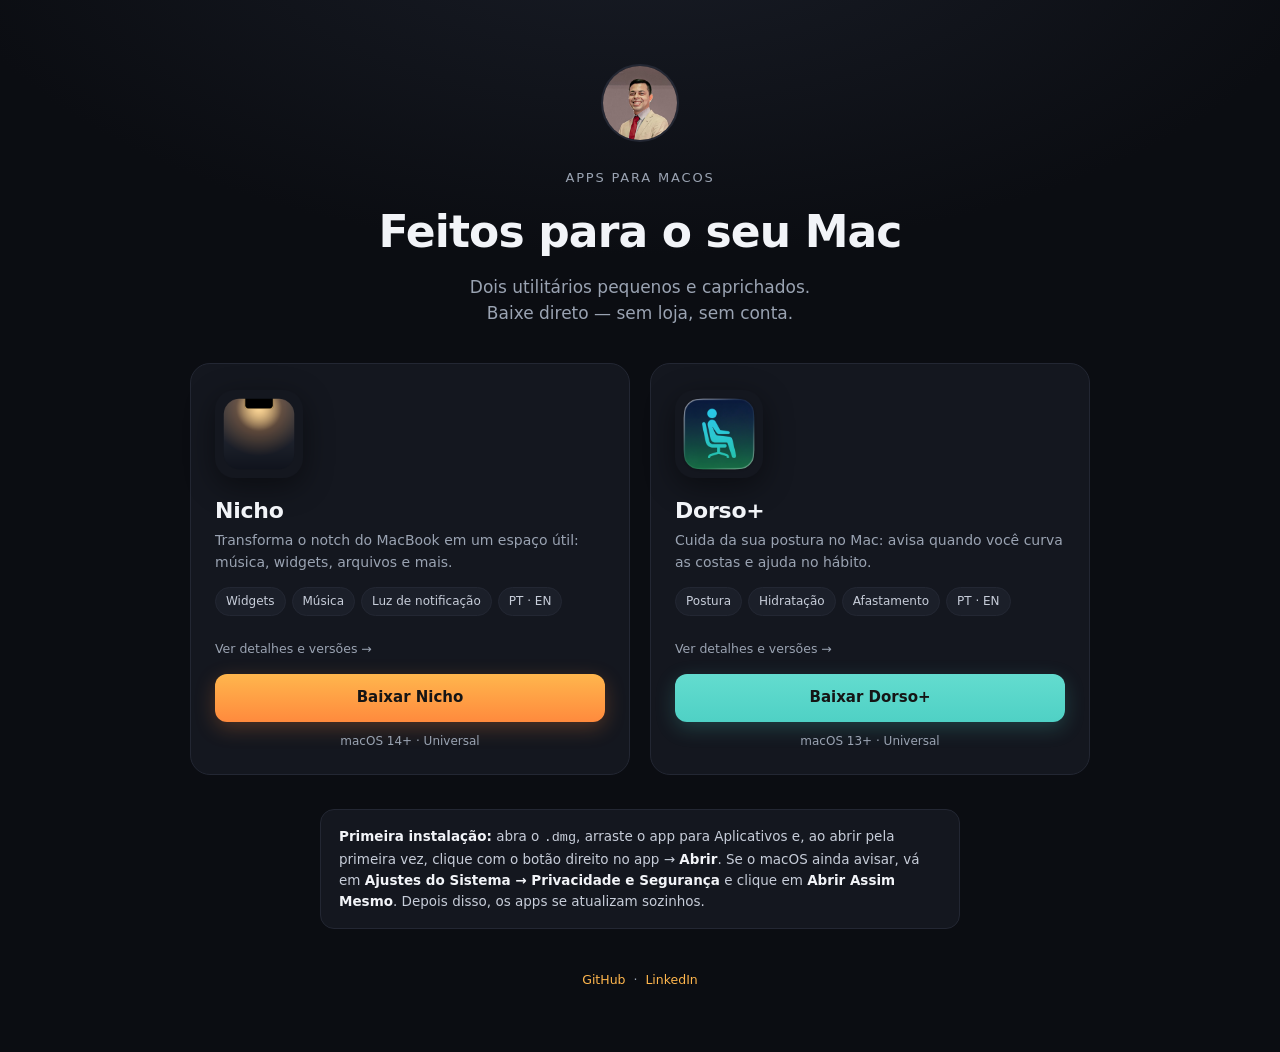
==== index.html @ a5180d6e "loja: páginas de detalhe por app (histórico + notas + datas), downloads inteligentes (última versão " ====
<!doctype html>
<html lang="pt-BR">
<head>
<meta charset="utf-8">
<meta name="viewport" content="width=device-width, initial-scale=1">
<title>Apps de Samuel Vieira · Mac</title>
<meta name="description" content="Apps para macOS: Nicho (notch útil) e Dorso+ (postura). Download direto.">
<link rel="icon" type="image/png" href="favicon.png">
<link rel="apple-touch-icon" href="apple-touch-icon.png">
<link rel="stylesheet" href="style.css">
</head>
<body>
  <div class="wrap">
    <header>
      <a class="avatar" href="https://samukaninja.github.io/midia-kit/#1" target="_blank" rel="noopener"
         title="Media kit de Samuel Vieira">
        <img src="avatar.png" alt="Samuel Vieira" width="78" height="78">
      </a>
      <div class="kicker">Apps para macOS</div>
      <h1>Feitos para o seu Mac</h1>
      <p class="sub">Dois utilitários pequenos e caprichados. Baixe direto — sem loja, sem conta.</p>
    </header>

    <div class="grid">
      <!-- Nicho -->
      <div class="card">
        <a class="card-head" href="app.html?app=nicho">
          <img class="icon" src="nicho.png" alt="Ícone do Nicho" width="88" height="88">
          <div class="name">Nicho</div>
          <div class="tag">Transforma o notch do MacBook em um espaço útil: música, widgets, arquivos e mais.</div>
          <ul class="feat"><li>Widgets</li><li>Música</li><li>Luz de notificação</li><li>PT · EN</li></ul>
          <span class="more">Ver detalhes e versões →</span>
        </a>
        <div class="spacer"></div>
        <a class="btn" data-download="SAMUKANINJA/Nicho-releases" aria-disabled="true">Baixar Nicho</a>
        <div class="req">macOS 14+ · Universal</div>
      </div>

      <!-- Dorso+ -->
      <div class="card">
        <a class="card-head" href="app.html?app=dorso">
          <img class="icon" src="dorso.png" alt="Ícone do Dorso+" width="88" height="88">
          <div class="name">Dorso+</div>
          <div class="tag">Cuida da sua postura no Mac: avisa quando você curva as costas e ajuda no hábito.</div>
          <ul class="feat"><li>Postura</li><li>Hidratação</li><li>Afastamento</li><li>PT · EN</li></ul>
          <span class="more">Ver detalhes e versões →</span>
        </a>
        <div class="spacer"></div>
        <a class="btn cyan" data-download="SAMUKANINJA/DorsoPlus-releases" aria-disabled="true">Baixar Dorso+</a>
        <div class="req">macOS 13+ · Universal</div>
      </div>
    </div>

    <div class="note">
      <b>Primeira instalação:</b> abra o <code>.dmg</code>, arraste o app para Aplicativos e, ao abrir pela primeira vez,
      clique com o botão direito no app → <b>Abrir</b>. Se o macOS ainda avisar, vá em
      <b>Ajustes do Sistema → Privacidade e Segurança</b> e clique em <b>Abrir Assim Mesmo</b>.
      Depois disso, os apps se atualizam sozinhos.
    </div>

    <footer>
      <a class="link" href="https://github.com/SAMUKANINJA">GitHub</a>
      &nbsp;·&nbsp;
      <a class="link" href="https://www.linkedin.com/in/samuel-vieira-600121214/">LinkedIn</a>
    </footer>
  </div>

  <script src="store.js"></script>
  <script>
    // Make every download button fetch the latest DMG directly (secure, via GitHub API).
    document.querySelectorAll("[data-download]").forEach(function (el) {
      wireSmartDownload(el, el.getAttribute("data-download"));
    });
  </script>
</body>
</html>
---- style.css ----
:root{
  --bg:#0b0d12; --card:#14171f; --line:#232733; --fg:#f2f4f8; --mut:#9aa3b2;
  --amber:#ffb64d; --amber2:#ff8a3d; --cyan:#4fd1c5; --cyan2:#63dccf;
}
*{box-sizing:border-box;margin:0;padding:0}
html{-webkit-text-size-adjust:100%}
body{
  background:radial-gradient(1200px 600px at 50% -10%, #191d27 0%, var(--bg) 60%);
  color:var(--fg); font:16px/1.55 -apple-system,BlinkMacSystemFont,"SF Pro Text",Inter,system-ui,sans-serif;
  min-height:100vh; padding:0 20px 64px;
}
.wrap{max-width:900px;margin:0 auto}
a{color:inherit}
a.link{color:var(--amber);text-decoration:none}
a.link:hover{text-decoration:underline}

/* header */
header{text-align:center;padding:64px 0 36px}
.avatar{display:inline-block;width:78px;height:78px;border-radius:50%;overflow:hidden;
  border:2px solid var(--line);margin-bottom:18px;transition:border-color .2s, transform .2s}
.avatar:hover{border-color:var(--amber);transform:scale(1.04)}
.avatar img{width:100%;height:100%;object-fit:cover;display:block}
.kicker{color:var(--mut);font-size:13px;letter-spacing:.14em;text-transform:uppercase}
h1{font-size:clamp(30px,6vw,44px);font-weight:700;letter-spacing:-.02em;margin:10px 0 8px}
.sub{color:var(--mut);font-size:clamp(15px,2.5vw,17px);max-width:36ch;margin:0 auto}

/* app grid (home) */
.grid{display:grid;grid-template-columns:1fr 1fr;gap:20px}
@media (max-width:640px){.grid{grid-template-columns:1fr}}
.card{background:var(--card);border:1px solid var(--line);border-radius:20px;
  padding:26px 24px 24px;display:flex;flex-direction:column;transition:border-color .2s, transform .2s}
.card:hover{border-color:#33394a;transform:translateY(-2px)}
.card-head{display:block;text-decoration:none;color:inherit}
.icon{width:88px;height:88px;border-radius:20px;display:block;
  box-shadow:0 8px 30px rgba(0,0,0,.45);image-rendering:-webkit-optimize-contrast}
.name{font-size:22px;font-weight:650;margin:16px 0 2px;letter-spacing:-.01em}
.tag{color:var(--mut);font-size:14px;min-height:40px}
.feat{list-style:none;margin:14px 0 20px;display:flex;flex-wrap:wrap;gap:6px}
.feat li{font-size:12px;color:#c7cdd9;background:#1b1f29;border:1px solid var(--line);
  border-radius:999px;padding:4px 10px}
.spacer{flex:1}
.more{font-size:12.5px;color:var(--mut);margin:2px 0 16px;display:inline-flex;align-items:center;gap:5px}
.card-head:hover .more{color:var(--fg)}

/* buttons */
.btn{display:inline-flex;align-items:center;justify-content:center;gap:8px;
  font-size:15px;font-weight:600;text-decoration:none;border-radius:12px;padding:12px 16px;
  color:#151515;background:linear-gradient(180deg,var(--amber),var(--amber2));
  box-shadow:0 6px 20px rgba(255,138,61,.25);cursor:pointer;border:0}
.btn:hover{filter:brightness(1.05)}
.btn.cyan{background:linear-gradient(180deg,var(--cyan2),var(--cyan));box-shadow:0 6px 20px rgba(79,209,197,.22)}
.btn[aria-disabled="true"]{opacity:.6;pointer-events:none}
.req{color:var(--mut);font-size:12px;text-align:center;margin-top:10px}

.note{max-width:640px;margin:34px auto 0;background:#14171f;border:1px solid var(--line);
  border-radius:14px;padding:16px 18px;color:#c7cdd9;font-size:13.5px}
.note b{color:var(--fg)}
footer{text-align:center;color:var(--mut);font-size:12.5px;margin-top:40px;line-height:1.7}

/* ---- detail page ---- */
.back{display:inline-flex;align-items:center;gap:6px;color:var(--mut);font-size:14px;
  text-decoration:none;padding:20px 0 0}
.back:hover{color:var(--fg)}
.hero{display:flex;gap:22px;align-items:center;padding:28px 0 8px;flex-wrap:wrap}
.hero .icon{width:96px;height:96px}
.hero-info{flex:1;min-width:240px}
.hero-info h1{font-size:clamp(28px,5vw,40px);margin:0 0 6px}
.hero-info .tag{font-size:16px;color:var(--mut);min-height:0}
.hero-actions{margin-top:16px;display:flex;align-items:center;gap:14px;flex-wrap:wrap}
.section{margin-top:36px}
.section h2{font-size:14px;text-transform:uppercase;letter-spacing:.1em;color:var(--mut);margin-bottom:14px}
.desc{font-size:15.5px;color:#d4d9e2;max-width:66ch}
.chips{list-style:none;display:flex;flex-wrap:wrap;gap:8px;margin-top:6px}
.chips li{font-size:13px;color:#c7cdd9;background:#1b1f29;border:1px solid var(--line);border-radius:999px;padding:5px 12px}

/* version history */
.rel{border:1px solid var(--line);border-radius:14px;background:var(--card);
  padding:16px 18px;margin-bottom:12px}
.rel-top{display:flex;align-items:baseline;gap:10px;flex-wrap:wrap}
.rel-ver{font-size:16px;font-weight:650}
.rel-badge{font-size:10px;font-weight:700;letter-spacing:.05em;text-transform:uppercase;
  color:#151515;background:var(--amber);border-radius:999px;padding:2px 8px}
.rel-date{color:var(--mut);font-size:13px;margin-left:auto}
.rel-notes{color:#c7cdd9;font-size:13.5px;margin-top:8px;white-space:pre-wrap}
.rel-dl{color:var(--amber);font-size:13px;text-decoration:none;margin-top:10px;display:inline-block}
.rel-dl:hover{text-decoration:underline}
.loading{color:var(--mut);font-size:14px;padding:8px 0}
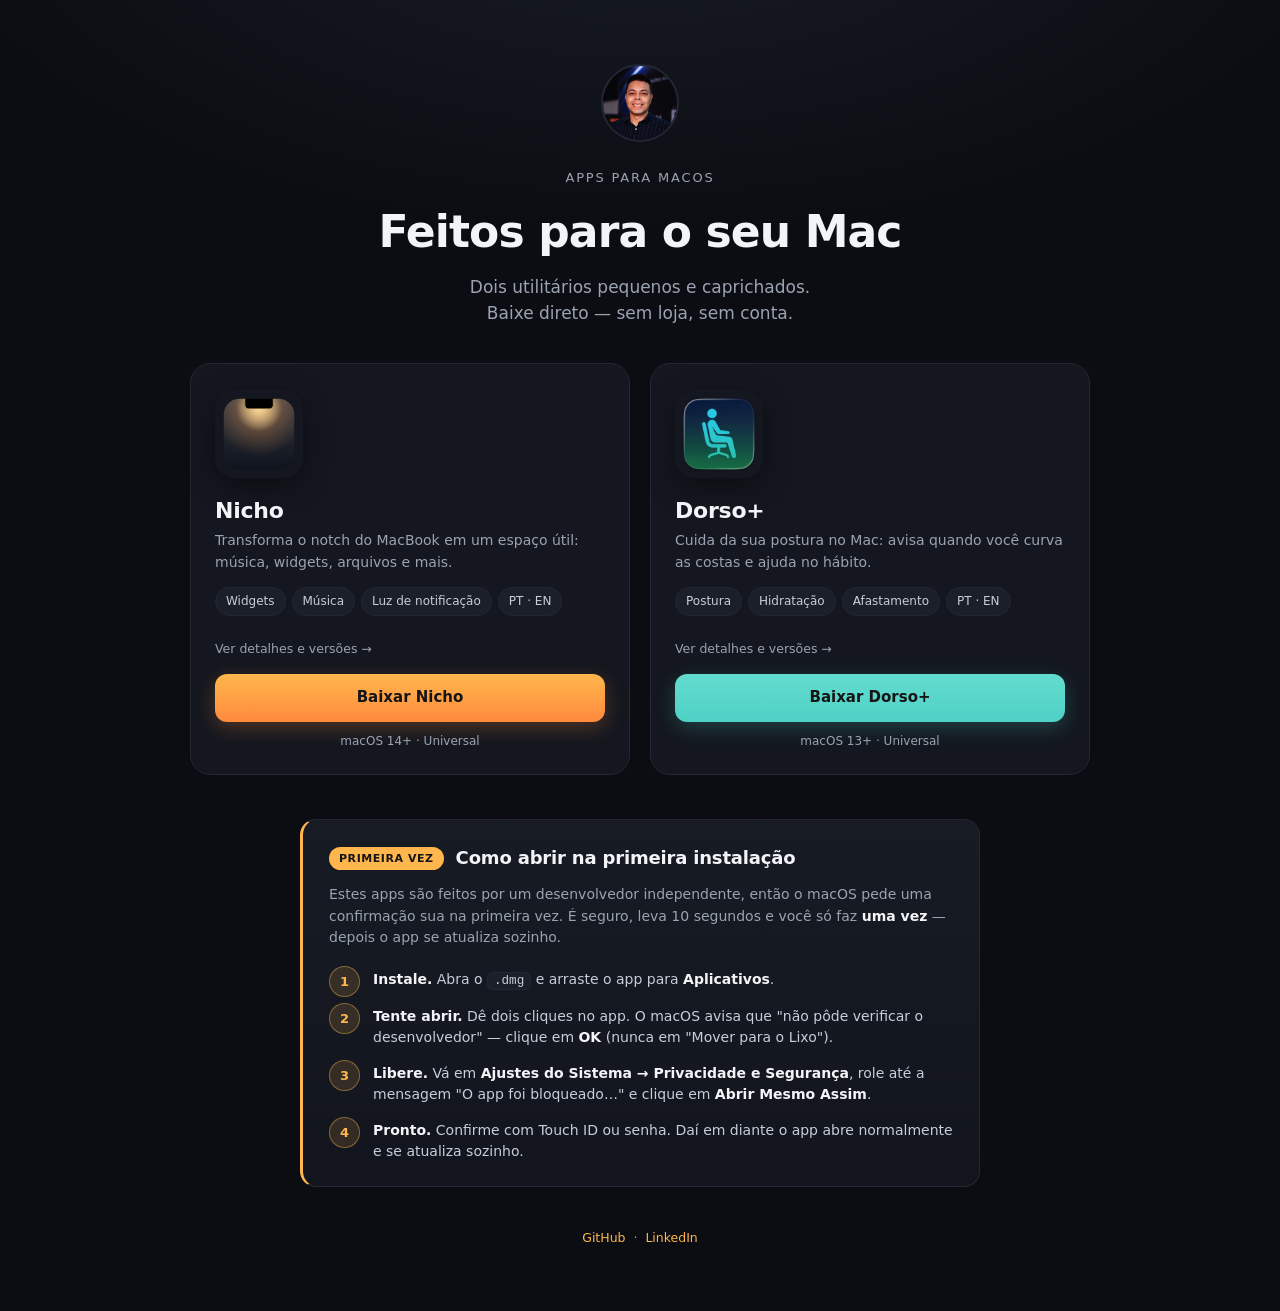
==== commit 93a343bd: "site: prominent first-run tutorial, correct for macOS Tahoe/Sequoia Replace the buried footnote (whi" ====
--- a/index.html
+++ b/index.html
@@ -51,12 +51,24 @@
       </div>
     </div>
 
-    <div class="note">
-      <b>Primeira instalação:</b> abra o <code>.dmg</code>, arraste o app para Aplicativos e, ao abrir pela primeira vez,
-      clique com o botão direito no app → <b>Abrir</b>. Se o macOS ainda avisar, vá em
-      <b>Ajustes do Sistema → Privacidade e Segurança</b> e clique em <b>Abrir Assim Mesmo</b>.
-      Depois disso, os apps se atualizam sozinhos.
-    </div>
+    <section class="howto" id="instalar">
+      <div class="howto-head">
+        <span class="howto-badge">Primeira vez</span>
+        <h2>Como abrir na primeira instalação</h2>
+      </div>
+      <p class="howto-lead">
+        Estes apps são feitos por um desenvolvedor independente, então o macOS pede uma confirmação sua
+        na primeira vez. É seguro, leva 10 segundos e você só faz <b>uma vez</b> — depois o app se atualiza sozinho.
+      </p>
+      <ol class="steps">
+        <li><b>Instale.</b> Abra o <code>.dmg</code> e arraste o app para <b>Aplicativos</b>.</li>
+        <li><b>Tente abrir.</b> Dê dois cliques no app. O macOS avisa que "não pôde verificar o desenvolvedor" —
+          clique em <b>OK</b> (nunca em "Mover para o Lixo").</li>
+        <li><b>Libere.</b> Vá em <b>Ajustes do Sistema → Privacidade e Segurança</b>, role até a mensagem
+          "O app foi bloqueado…" e clique em <b>Abrir Mesmo Assim</b>.</li>
+        <li><b>Pronto.</b> Confirme com Touch ID ou senha. Daí em diante o app abre normalmente e se atualiza sozinho.</li>
+      </ol>
+    </section>
 
     <footer>
       <a class="link" href="https://github.com/SAMUKANINJA">GitHub</a>
--- a/style.css
+++ b/style.css
@@ -85,3 +85,21 @@
 .rel-dl{color:var(--amber);font-size:13px;text-decoration:none;margin-top:10px;display:inline-block}
 .rel-dl:hover{text-decoration:underline}
 .loading{color:var(--mut);font-size:14px;padding:8px 0}
+
+/* ---- first-run tutorial (prominent) ---- */
+.howto{max-width:680px;margin:44px auto 0;background:linear-gradient(180deg,#171b24,#12151d);
+  border:1px solid var(--line);border-left:3px solid var(--amber);border-radius:16px;padding:24px 26px}
+.howto-head{display:flex;align-items:center;gap:12px;flex-wrap:wrap}
+.howto-badge{font-size:11px;font-weight:700;letter-spacing:.05em;text-transform:uppercase;
+  color:#151515;background:var(--amber);border-radius:999px;padding:3px 10px}
+.howto h2{font-size:18px;font-weight:650;letter-spacing:-.01em;color:var(--fg);text-transform:none;margin:0}
+.howto-lead{color:var(--mut);font-size:14px;line-height:1.55;margin:12px 0 20px}
+.howto-lead b{color:var(--fg)}
+.steps{list-style:none;counter-reset:step;display:flex;flex-direction:column;gap:15px}
+.steps li{counter-increment:step;position:relative;padding-left:44px;color:#c7cdd9;font-size:14px;line-height:1.5}
+.steps li::before{content:counter(step);position:absolute;left:0;top:-3px;width:29px;height:29px;
+  display:flex;align-items:center;justify-content:center;border-radius:50%;
+  background:rgba(255,182,77,.14);border:1px solid rgba(255,182,77,.42);
+  color:var(--amber);font-weight:700;font-size:13px}
+.steps li b{color:var(--fg)}
+.howto code{background:#1b1f29;border:1px solid var(--line);border-radius:6px;padding:1px 6px;font-size:.9em}
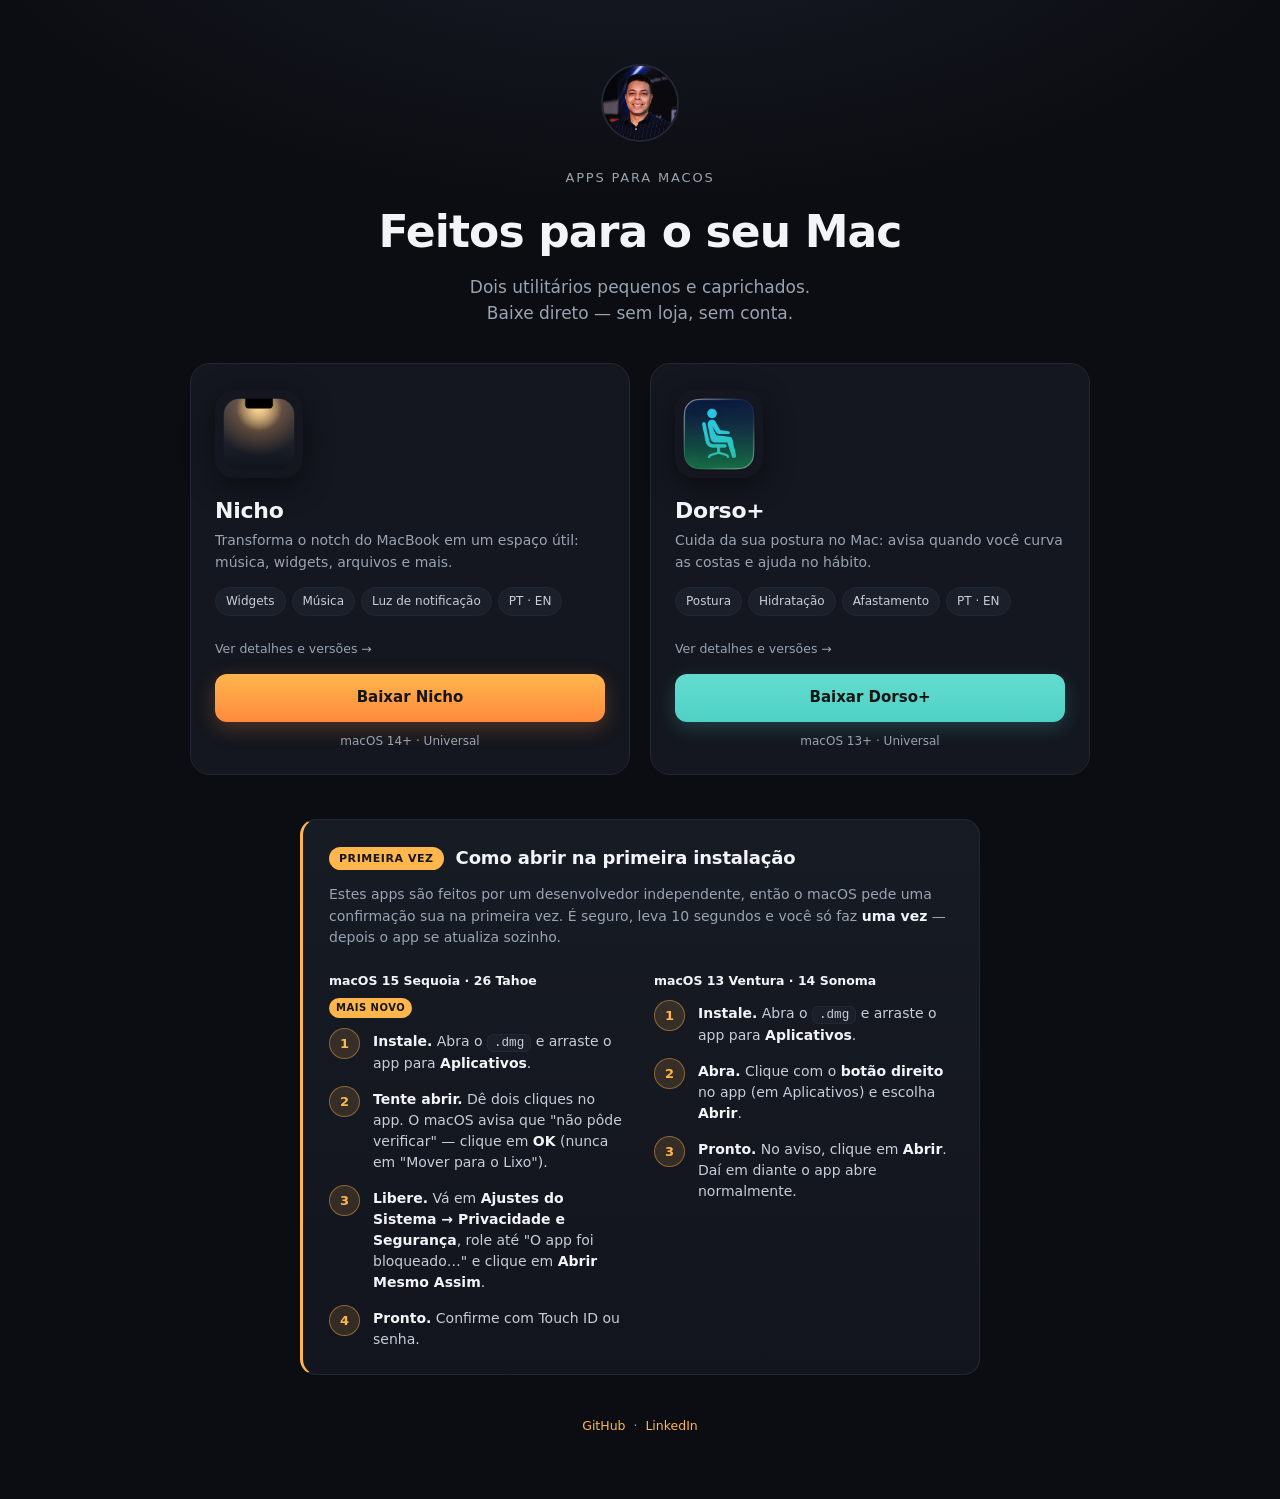
==== commit 997264af: "site: two install methods (Sequoia/Tahoe vs Ventura/Sonoma) + cache-bust CSS Newer macOS needs the S" ====
--- a/index.html
+++ b/index.html
@@ -7,7 +7,7 @@
 <meta name="description" content="Apps para macOS: Nicho (notch útil) e Dorso+ (postura). Download direto.">
 <link rel="icon" type="image/png" href="favicon.png">
 <link rel="apple-touch-icon" href="apple-touch-icon.png">
-<link rel="stylesheet" href="style.css">
+<link rel="stylesheet" href="style.css?v=2">
 </head>
 <body>
   <div class="wrap">
@@ -60,14 +60,32 @@
         Estes apps são feitos por um desenvolvedor independente, então o macOS pede uma confirmação sua
         na primeira vez. É seguro, leva 10 segundos e você só faz <b>uma vez</b> — depois o app se atualiza sozinho.
       </p>
-      <ol class="steps">
-        <li><b>Instale.</b> Abra o <code>.dmg</code> e arraste o app para <b>Aplicativos</b>.</li>
-        <li><b>Tente abrir.</b> Dê dois cliques no app. O macOS avisa que "não pôde verificar o desenvolvedor" —
-          clique em <b>OK</b> (nunca em "Mover para o Lixo").</li>
-        <li><b>Libere.</b> Vá em <b>Ajustes do Sistema → Privacidade e Segurança</b>, role até a mensagem
-          "O app foi bloqueado…" e clique em <b>Abrir Mesmo Assim</b>.</li>
-        <li><b>Pronto.</b> Confirme com Touch ID ou senha. Daí em diante o app abre normalmente e se atualiza sozinho.</li>
-      </ol>
+      <div class="methods">
+        <div class="method">
+          <div class="method-head">
+            <span class="method-ver">macOS 15 Sequoia · 26 Tahoe</span>
+            <span class="method-tag">mais novo</span>
+          </div>
+          <ol class="steps">
+            <li><b>Instale.</b> Abra o <code>.dmg</code> e arraste o app para <b>Aplicativos</b>.</li>
+            <li><b>Tente abrir.</b> Dê dois cliques no app. O macOS avisa que "não pôde verificar" —
+              clique em <b>OK</b> (nunca em "Mover para o Lixo").</li>
+            <li><b>Libere.</b> Vá em <b>Ajustes do Sistema → Privacidade e Segurança</b>, role até
+              "O app foi bloqueado…" e clique em <b>Abrir Mesmo Assim</b>.</li>
+            <li><b>Pronto.</b> Confirme com Touch ID ou senha.</li>
+          </ol>
+        </div>
+        <div class="method">
+          <div class="method-head">
+            <span class="method-ver">macOS 13 Ventura · 14 Sonoma</span>
+          </div>
+          <ol class="steps">
+            <li><b>Instale.</b> Abra o <code>.dmg</code> e arraste o app para <b>Aplicativos</b>.</li>
+            <li><b>Abra.</b> Clique com o <b>botão direito</b> no app (em Aplicativos) e escolha <b>Abrir</b>.</li>
+            <li><b>Pronto.</b> No aviso, clique em <b>Abrir</b>. Daí em diante o app abre normalmente.</li>
+          </ol>
+        </div>
+      </div>
     </section>
 
     <footer>
--- a/style.css
+++ b/style.css
@@ -103,3 +103,9 @@
   color:var(--amber);font-weight:700;font-size:13px}
 .steps li b{color:var(--fg)}
 .howto code{background:#1b1f29;border:1px solid var(--line);border-radius:6px;padding:1px 6px;font-size:.9em}
+.methods{display:grid;grid-template-columns:1fr 1fr;gap:26px;margin-top:22px}
+@media(max-width:640px){.methods{grid-template-columns:1fr;gap:24px}}
+.method-head{display:flex;align-items:center;gap:8px;margin-bottom:13px;flex-wrap:wrap}
+.method-ver{font-size:12.5px;font-weight:700;color:var(--fg)}
+.method-tag{font-size:10px;font-weight:700;text-transform:uppercase;letter-spacing:.05em;
+  color:#151515;background:var(--amber);border-radius:999px;padding:2px 7px}
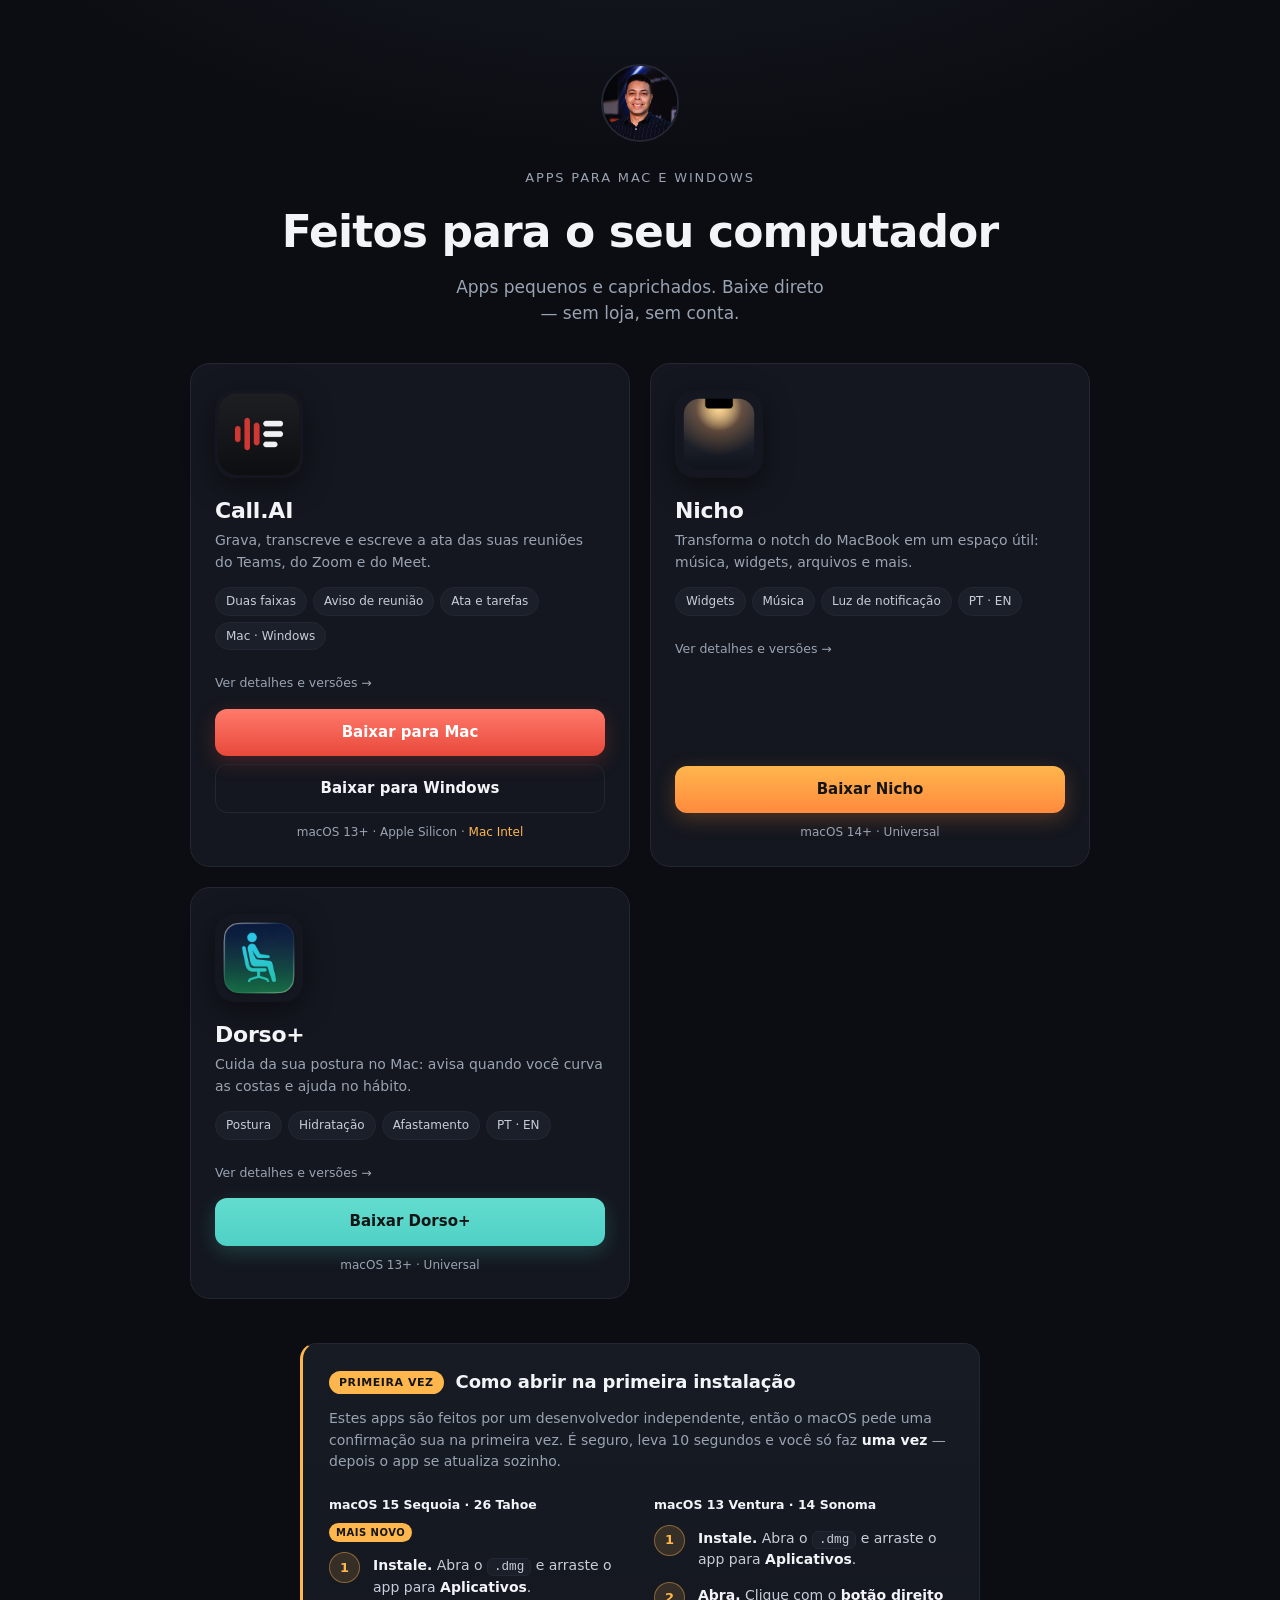
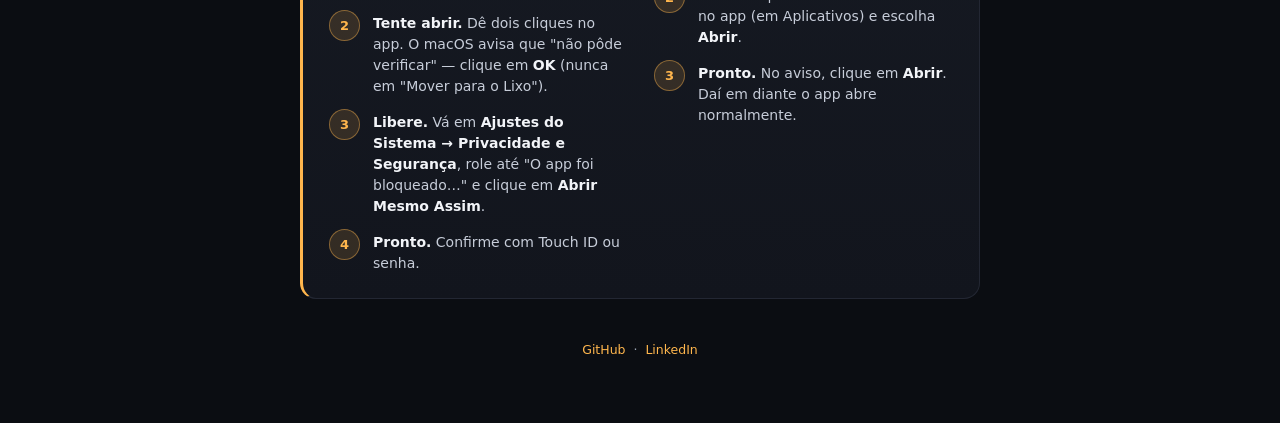
==== commit f162f9ad: "loja: Call.AI para Mac e Windows Card e pagina do Call.AI, com o instalador vindo do CallAI-releases" ====
--- a/index.html
+++ b/index.html
@@ -3,11 +3,11 @@
 <head>
 <meta charset="utf-8">
 <meta name="viewport" content="width=device-width, initial-scale=1">
-<title>Apps de Samuel Vieira · Mac</title>
-<meta name="description" content="Apps para macOS: Nicho (notch útil) e Dorso+ (postura). Download direto.">
+<title>Apps de Samuel Vieira · Mac e Windows</title>
+<meta name="description" content="Apps de Samuel Vieira: Call.AI (reuniões), Nicho (notch útil) e Dorso+ (postura). Download direto.">
 <link rel="icon" type="image/png" href="favicon.png">
 <link rel="apple-touch-icon" href="apple-touch-icon.png">
-<link rel="stylesheet" href="style.css?v=2">
+<link rel="stylesheet" href="style.css?v=3">
 </head>
 <body>
   <div class="wrap">
@@ -16,12 +16,29 @@
          title="Media kit de Samuel Vieira">
         <img src="avatar.png" alt="Samuel Vieira" width="78" height="78">
       </a>
-      <div class="kicker">Apps para macOS</div>
-      <h1>Feitos para o seu Mac</h1>
-      <p class="sub">Dois utilitários pequenos e caprichados. Baixe direto — sem loja, sem conta.</p>
+      <div class="kicker">Apps para Mac e Windows</div>
+      <h1>Feitos para o seu computador</h1>
+      <p class="sub">Apps pequenos e caprichados. Baixe direto — sem loja, sem conta.</p>
     </header>
 
     <div class="grid">
+      <!-- Call.AI -->
+      <div class="card">
+        <a class="card-head" href="app.html?app=callai">
+          <img class="icon" src="callai.png" alt="Ícone do Call.AI" width="88" height="88">
+          <div class="name">Call.AI</div>
+          <div class="tag">Grava, transcreve e escreve a ata das suas reuniões do Teams, do Zoom e do Meet.</div>
+          <ul class="feat"><li>Duas faixas</li><li>Aviso de reunião</li><li>Ata e tarefas</li><li>Mac · Windows</li></ul>
+          <span class="more">Ver detalhes e versões →</span>
+        </a>
+        <div class="spacer"></div>
+        <div class="btns">
+          <a class="btn rec" data-download="SAMUKANINJA/CallAI-releases" data-kind="mac" aria-disabled="true">Baixar para Mac</a>
+          <a class="btn ghost" data-download="SAMUKANINJA/CallAI-releases" data-kind="win" aria-disabled="true">Baixar para Windows</a>
+        </div>
+        <div class="req">macOS 13+ · Apple Silicon · <a class="link" data-download="SAMUKANINJA/CallAI-releases" data-kind="mac-intel">Mac Intel</a></div>
+      </div>
+
       <!-- Nicho -->
       <div class="card">
         <a class="card-head" href="app.html?app=nicho">
@@ -99,7 +116,7 @@
   <script>
     // Make every download button fetch the latest DMG directly (secure, via GitHub API).
     document.querySelectorAll("[data-download]").forEach(function (el) {
-      wireSmartDownload(el, el.getAttribute("data-download"));
+      wireSmartDownload(el, el.getAttribute("data-download"), el.getAttribute("data-kind"));
     });
   </script>
 </body>
--- a/style.css
+++ b/style.css
@@ -49,6 +49,10 @@
   box-shadow:0 6px 20px rgba(255,138,61,.25);cursor:pointer;border:0}
 .btn:hover{filter:brightness(1.05)}
 .btn.cyan{background:linear-gradient(180deg,var(--cyan2),var(--cyan));box-shadow:0 6px 20px rgba(79,209,197,.22)}
+.btn.rec{background:linear-gradient(180deg,#ff7a6b,#e8493b);box-shadow:0 6px 20px rgba(232,73,59,.24);color:#fff}
+.btn.ghost{background:transparent;color:var(--fg);border:1px solid var(--line);box-shadow:none}
+.btn.ghost:hover{border-color:var(--mut);filter:none}
+.btns{display:grid;gap:8px}
 .btn[aria-disabled="true"]{opacity:.6;pointer-events:none}
 .req{color:var(--mut);font-size:12px;text-align:center;margin-top:10px}
 
@@ -109,3 +113,4 @@
 .method-ver{font-size:12.5px;font-weight:700;color:var(--fg)}
 .method-tag{font-size:10px;font-weight:700;text-transform:uppercase;letter-spacing:.05em;
   color:#151515;background:var(--amber);border-radius:999px;padding:2px 7px}
+[hidden]{display:none!important}
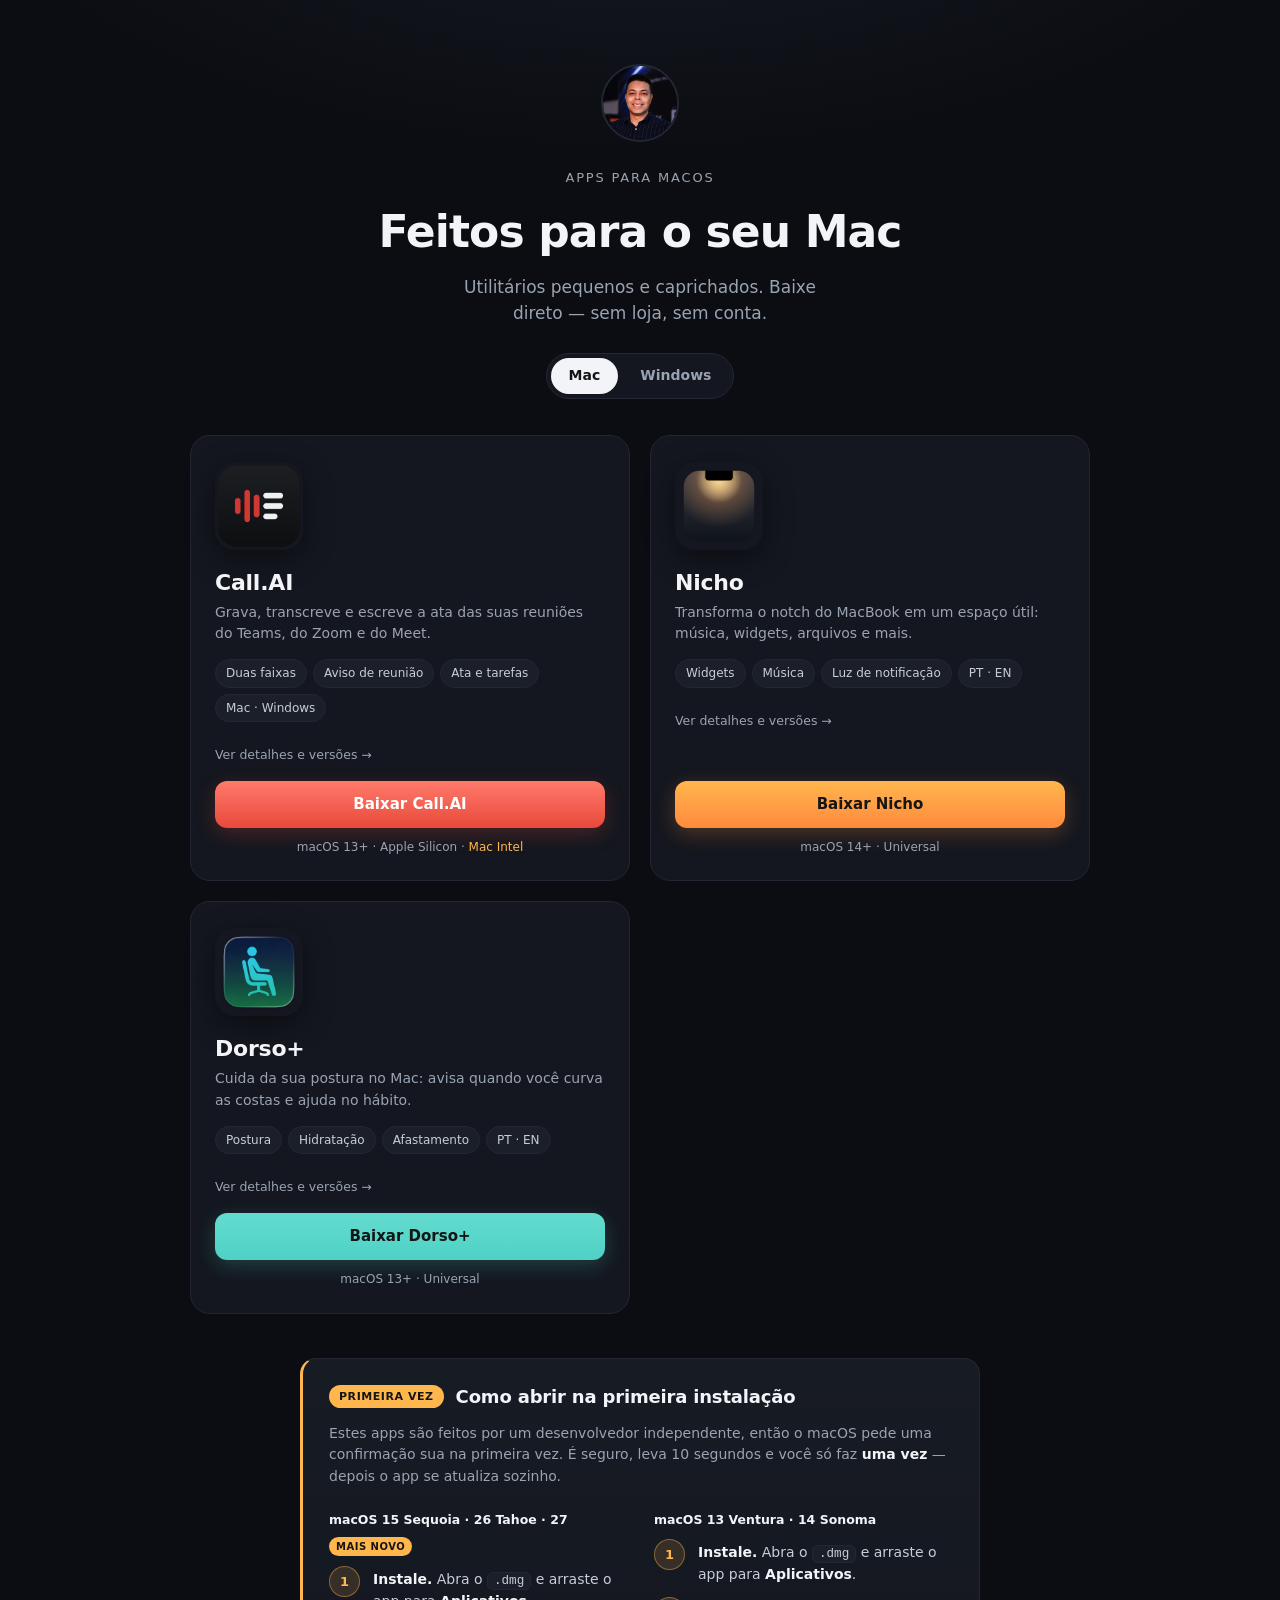
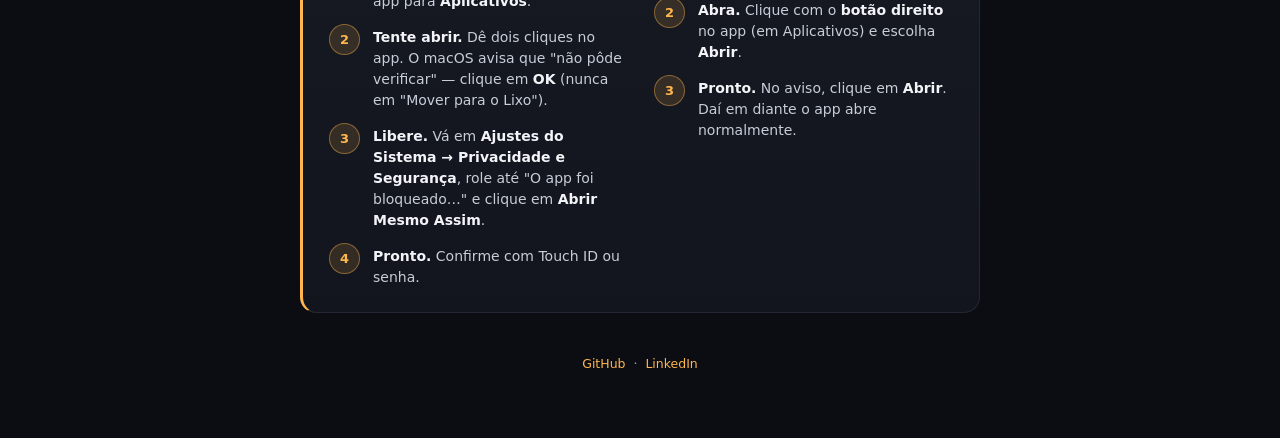
==== commit 0f060ac0: "loja: abas Mac e Windows, e o passo a passo vale ate o macOS 27 Com o Call.AI tambem no Windows, a l" ====
--- a/index.html
+++ b/index.html
@@ -7,7 +7,7 @@
 <meta name="description" content="Apps de Samuel Vieira: Call.AI (reuniões), Nicho (notch útil) e Dorso+ (postura). Download direto.">
 <link rel="icon" type="image/png" href="favicon.png">
 <link rel="apple-touch-icon" href="apple-touch-icon.png">
-<link rel="stylesheet" href="style.css?v=3">
+<link rel="stylesheet" href="style.css?v=4">
 </head>
 <body>
   <div class="wrap">
@@ -16,14 +16,18 @@
          title="Media kit de Samuel Vieira">
         <img src="avatar.png" alt="Samuel Vieira" width="78" height="78">
       </a>
-      <div class="kicker">Apps para Mac e Windows</div>
-      <h1>Feitos para o seu computador</h1>
-      <p class="sub">Apps pequenos e caprichados. Baixe direto — sem loja, sem conta.</p>
+      <div class="kicker" id="kicker">Apps para macOS</div>
+      <h1 id="titulo">Feitos para o seu Mac</h1>
+      <p class="sub">Utilitários pequenos e caprichados. Baixe direto — sem loja, sem conta.</p>
+      <div class="abas" role="tablist" aria-label="Sistema">
+        <button role="tab" id="aba-mac" data-sistema="mac" aria-selected="true">Mac</button>
+        <button role="tab" id="aba-win" data-sistema="win" aria-selected="false">Windows</button>
+      </div>
     </header>
 
     <div class="grid">
       <!-- Call.AI -->
-      <div class="card">
+      <div class="card" data-sistemas="mac win">
         <a class="card-head" href="app.html?app=callai">
           <img class="icon" src="callai.png" alt="Ícone do Call.AI" width="88" height="88">
           <div class="name">Call.AI</div>
@@ -32,15 +36,18 @@
           <span class="more">Ver detalhes e versões →</span>
         </a>
         <div class="spacer"></div>
-        <div class="btns">
-          <a class="btn rec" data-download="SAMUKANINJA/CallAI-releases" data-kind="mac" aria-disabled="true">Baixar para Mac</a>
-          <a class="btn ghost" data-download="SAMUKANINJA/CallAI-releases" data-kind="win" aria-disabled="true">Baixar para Windows</a>
+        <div data-so="mac">
+          <a class="btn rec" data-download="SAMUKANINJA/CallAI-releases" data-kind="mac" aria-disabled="true">Baixar Call.AI</a>
+          <div class="req">macOS 13+ · Apple Silicon · <a class="link" data-download="SAMUKANINJA/CallAI-releases" data-kind="mac-intel">Mac Intel</a></div>
         </div>
-        <div class="req">macOS 13+ · Apple Silicon · <a class="link" data-download="SAMUKANINJA/CallAI-releases" data-kind="mac-intel">Mac Intel</a></div>
+        <div data-so="win">
+          <a class="btn rec" data-download="SAMUKANINJA/CallAI-releases" data-kind="win" aria-disabled="true">Baixar Call.AI</a>
+          <div class="req">Windows 10 e 11 · 64 bits</div>
+        </div>
       </div>
 
       <!-- Nicho -->
-      <div class="card">
+      <div class="card" data-sistemas="mac">
         <a class="card-head" href="app.html?app=nicho">
           <img class="icon" src="nicho.png" alt="Ícone do Nicho" width="88" height="88">
           <div class="name">Nicho</div>
@@ -54,7 +61,7 @@
       </div>
 
       <!-- Dorso+ -->
-      <div class="card">
+      <div class="card" data-sistemas="mac">
         <a class="card-head" href="app.html?app=dorso">
           <img class="icon" src="dorso.png" alt="Ícone do Dorso+" width="88" height="88">
           <div class="name">Dorso+</div>
@@ -68,7 +75,7 @@
       </div>
     </div>
 
-    <section class="howto" id="instalar">
+    <section class="howto" id="instalar" data-so="mac">
       <div class="howto-head">
         <span class="howto-badge">Primeira vez</span>
         <h2>Como abrir na primeira instalação</h2>
@@ -80,7 +87,7 @@
       <div class="methods">
         <div class="method">
           <div class="method-head">
-            <span class="method-ver">macOS 15 Sequoia · 26 Tahoe</span>
+            <span class="method-ver">macOS 15 Sequoia · 26 Tahoe · 27</span>
             <span class="method-tag">mais novo</span>
           </div>
           <ol class="steps">
@@ -105,6 +112,23 @@
       </div>
     </section>
 
+    <section class="howto" id="instalar-windows" data-so="win">
+      <div class="howto-head">
+        <span class="howto-badge">Primeira vez</span>
+        <h2>Como abrir na primeira instalação</h2>
+      </div>
+      <p class="howto-lead">
+        Estes apps são feitos por um desenvolvedor independente, então o Windows pede uma confirmação sua
+        na primeira vez. Você só faz <b>uma vez</b> — depois o app avisa quando houver versão nova.
+      </p>
+      <ol class="steps">
+        <li><b>Instale.</b> Abra o <code>setup.exe</code> baixado.</li>
+        <li><b>Se aparecer "O Windows protegeu o computador"</b>, clique em <b>Mais informações</b> e depois em
+          <b>Executar assim mesmo</b>.</li>
+        <li><b>Pronto.</b> Siga o instalador; o app fica no menu Iniciar.</li>
+      </ol>
+    </section>
+
     <footer>
       <a class="link" href="https://github.com/SAMUKANINJA">GitHub</a>
       &nbsp;·&nbsp;
@@ -118,6 +142,34 @@
     document.querySelectorAll("[data-download]").forEach(function (el) {
       wireSmartDownload(el, el.getAttribute("data-download"), el.getAttribute("data-kind"));
     });
+
+    // Tabs: each shows only the apps, buttons and first-run steps of that system.
+    // Opens on the visitor's own system; #windows / #mac in the URL wins.
+    const TEXTOS = {
+      mac: ["Apps para macOS", "Feitos para o seu Mac"],
+      win: ["Apps para Windows", "Feitos para o seu PC"],
+    };
+    function mostrar(sistema) {
+      document.getElementById("kicker").textContent = TEXTOS[sistema][0];
+      document.getElementById("titulo").textContent = TEXTOS[sistema][1];
+      document.querySelectorAll("[data-sistema]").forEach(function (b) {
+        b.setAttribute("aria-selected", String(b.dataset.sistema === sistema));
+      });
+      document.querySelectorAll("[data-sistemas]").forEach(function (c) {
+        c.hidden = !c.dataset.sistemas.split(" ").includes(sistema);
+      });
+      document.querySelectorAll("[data-so]").forEach(function (el) {
+        el.hidden = el.dataset.so !== sistema;
+      });
+    }
+    document.querySelectorAll("[data-sistema]").forEach(function (b) {
+      b.addEventListener("click", function () {
+        mostrar(b.dataset.sistema);
+        history.replaceState(null, "", b.dataset.sistema === "win" ? "#windows" : "#mac");
+      });
+    });
+    const pedido = location.hash === "#windows" ? "win" : location.hash === "#mac" ? "mac" : null;
+    mostrar(pedido || (/Windows/i.test(navigator.userAgent) ? "win" : "mac"));
   </script>
 </body>
 </html>
--- a/style.css
+++ b/style.css
@@ -52,7 +52,11 @@
 .btn.rec{background:linear-gradient(180deg,#ff7a6b,#e8493b);box-shadow:0 6px 20px rgba(232,73,59,.24);color:#fff}
 .btn.ghost{background:transparent;color:var(--fg);border:1px solid var(--line);box-shadow:none}
 .btn.ghost:hover{border-color:var(--mut);filter:none}
-.btns{display:grid;gap:8px}
+.abas{display:inline-flex;gap:4px;margin-top:26px;padding:4px;border:1px solid var(--line);border-radius:999px;background:var(--card)}
+.abas button{font:inherit;font-size:14px;font-weight:600;color:var(--mut);background:transparent;border:0;border-radius:999px;padding:7px 18px;cursor:pointer}
+.abas button:hover{color:var(--fg)}
+.abas button[aria-selected="true"]{color:#151515;background:var(--fg)}
+.abas button:focus-visible{outline:2px solid var(--amber);outline-offset:2px}
 .btn[aria-disabled="true"]{opacity:.6;pointer-events:none}
 .req{color:var(--mut);font-size:12px;text-align:center;margin-top:10px}
 
@@ -114,3 +118,4 @@
 .method-tag{font-size:10px;font-weight:700;text-transform:uppercase;letter-spacing:.05em;
   color:#151515;background:var(--amber);border-radius:999px;padding:2px 7px}
 [hidden]{display:none!important}
+.card [data-so] .btn{display:flex}
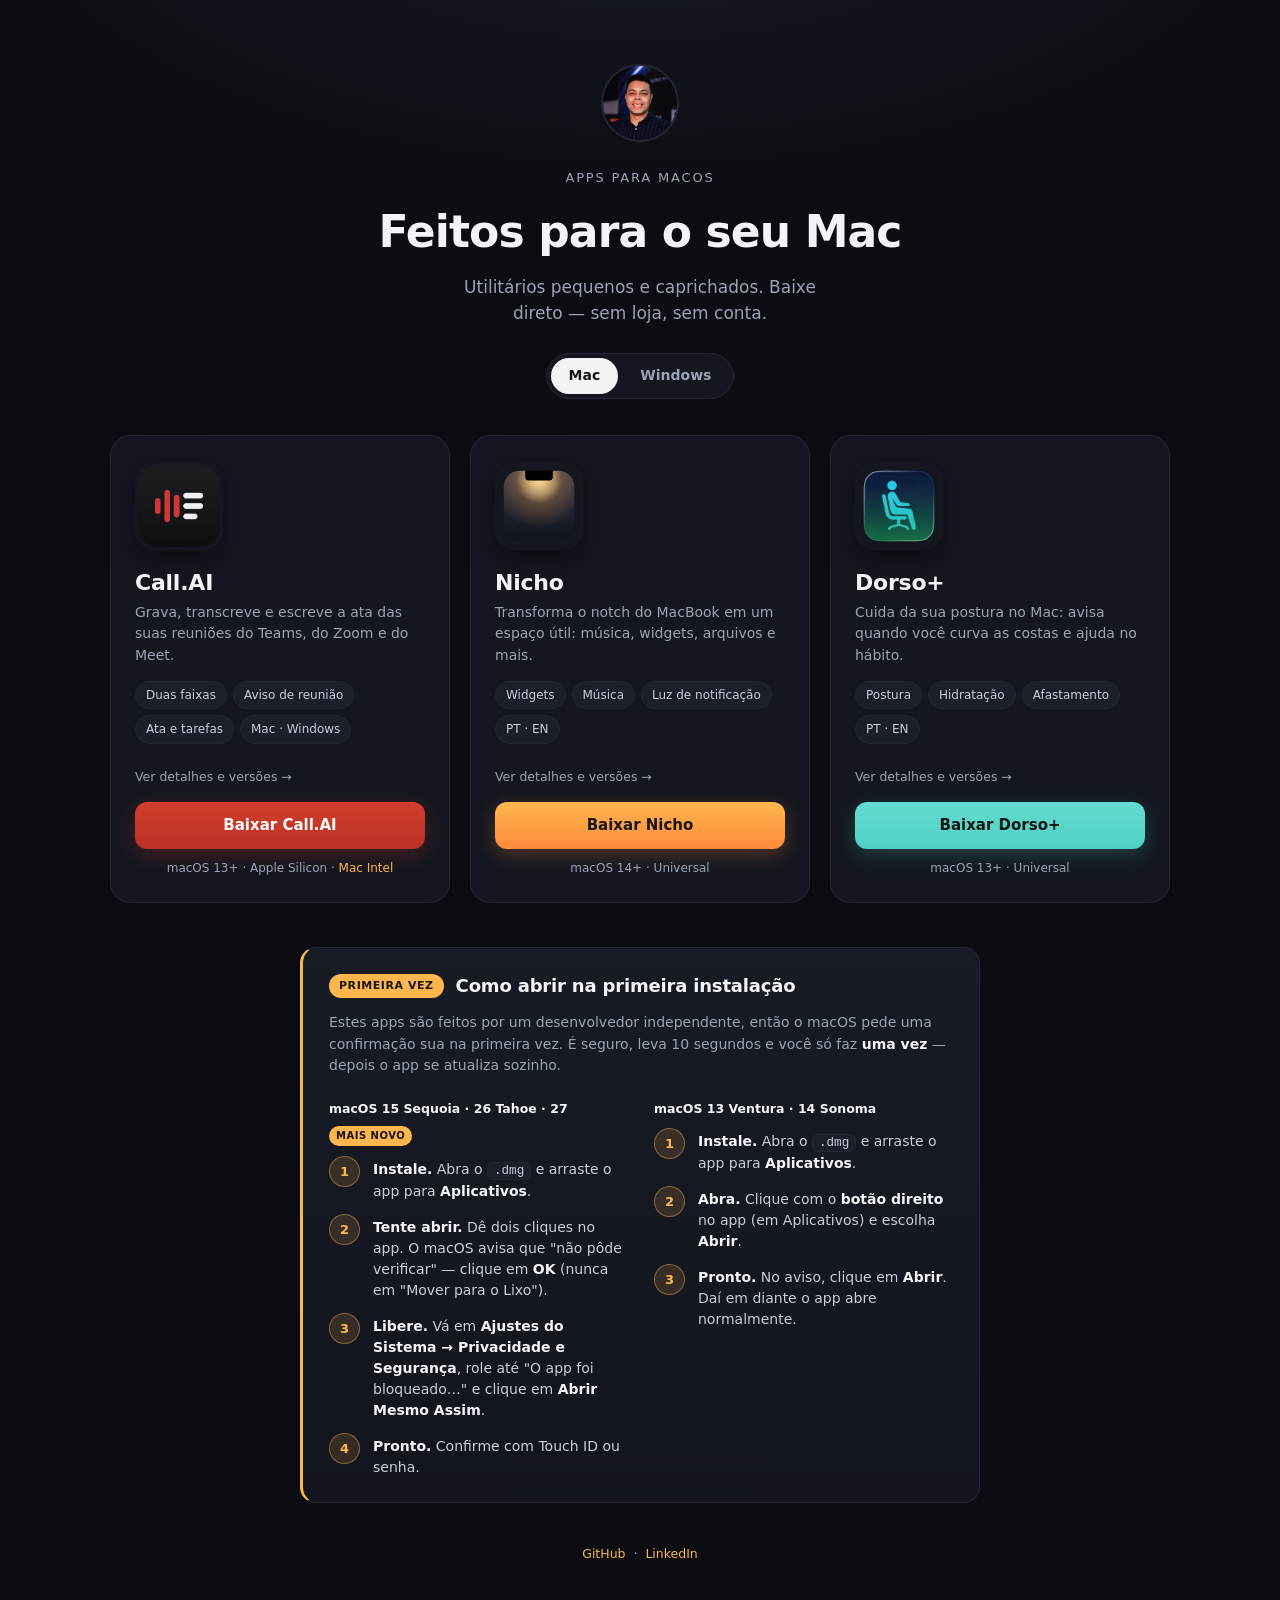
==== commit 593442e1: "loja: grade que acompanha quantos apps a aba tem, e layout de celular Os cards tem largura fixa e fi" ====
--- a/index.html
+++ b/index.html
@@ -7,10 +7,10 @@
 <meta name="description" content="Apps de Samuel Vieira: Call.AI (reuniões), Nicho (notch útil) e Dorso+ (postura). Download direto.">
 <link rel="icon" type="image/png" href="favicon.png">
 <link rel="apple-touch-icon" href="apple-touch-icon.png">
-<link rel="stylesheet" href="style.css?v=4">
+<link rel="stylesheet" href="style.css?v=5">
 </head>
 <body>
-  <div class="wrap">
+  <div class="wrap largo">
     <header>
       <a class="avatar" href="https://samukaninja.github.io/midia-kit/#1" target="_blank" rel="noopener"
          title="Media kit de Samuel Vieira">
@@ -136,7 +136,7 @@
     </footer>
   </div>
 
-  <script src="store.js"></script>
+  <script src="store.js?v=4"></script>
   <script>
     // Make every download button fetch the latest DMG directly (secure, via GitHub API).
     document.querySelectorAll("[data-download]").forEach(function (el) {
--- a/style.css
+++ b/style.css
@@ -25,8 +25,13 @@
 .sub{color:var(--mut);font-size:clamp(15px,2.5vw,17px);max-width:36ch;margin:0 auto}
 
 /* app grid (home) */
-.grid{display:grid;grid-template-columns:1fr 1fr;gap:20px}
-@media (max-width:640px){.grid{grid-template-columns:1fr}}
+/* Cards keep one width whatever the tab holds: three side by side on a wide
+   screen, two and the rest centered below on a mid-size one, and a tab with a
+   single app shows it centered instead of stuck to the left column. */
+.wrap.largo{max-width:1100px}
+.wrap.largo>header,.wrap.largo>.howto{max-width:680px;margin-left:auto;margin-right:auto}
+.grid{display:flex;flex-wrap:wrap;justify-content:center;gap:20px}
+.grid>.card{flex:0 1 340px;min-width:0}
 .card{background:var(--card);border:1px solid var(--line);border-radius:20px;
   padding:26px 24px 24px;display:flex;flex-direction:column;transition:border-color .2s, transform .2s}
 .card:hover{border-color:#33394a;transform:translateY(-2px)}
@@ -49,7 +54,7 @@
   box-shadow:0 6px 20px rgba(255,138,61,.25);cursor:pointer;border:0}
 .btn:hover{filter:brightness(1.05)}
 .btn.cyan{background:linear-gradient(180deg,var(--cyan2),var(--cyan));box-shadow:0 6px 20px rgba(79,209,197,.22)}
-.btn.rec{background:linear-gradient(180deg,#ff7a6b,#e8493b);box-shadow:0 6px 20px rgba(232,73,59,.24);color:#fff}
+.btn.rec{background:linear-gradient(180deg,#d33d2d,#b93224);box-shadow:0 6px 20px rgba(201,54,40,.26);color:#fff}
 .btn.ghost{background:transparent;color:var(--fg);border:1px solid var(--line);box-shadow:none}
 .btn.ghost:hover{border-color:var(--mut);filter:none}
 .abas{display:inline-flex;gap:4px;margin-top:26px;padding:4px;border:1px solid var(--line);border-radius:999px;background:var(--card)}
@@ -74,7 +79,8 @@
 .hero-info{flex:1;min-width:240px}
 .hero-info h1{font-size:clamp(28px,5vw,40px);margin:0 0 6px}
 .hero-info .tag{font-size:16px;color:var(--mut);min-height:0}
-.hero-actions{margin-top:16px;display:flex;align-items:center;gap:14px;flex-wrap:wrap}
+.hero-actions{margin-top:16px;display:flex;align-items:center;gap:10px;flex-wrap:wrap}
+.hero-actions .req{flex-basis:100%;text-align:left;margin:4px 0 0}
 .section{margin-top:36px}
 .section h2{font-size:14px;text-transform:uppercase;letter-spacing:.1em;color:var(--mut);margin-bottom:14px}
 .desc{font-size:15.5px;color:#d4d9e2;max-width:66ch}
@@ -90,7 +96,7 @@
   color:#151515;background:var(--amber);border-radius:999px;padding:2px 8px}
 .rel-date{color:var(--mut);font-size:13px;margin-left:auto}
 .rel-notes{color:#c7cdd9;font-size:13.5px;margin-top:8px;white-space:pre-wrap}
-.rel-dl{color:var(--amber);font-size:13px;text-decoration:none;margin-top:10px;display:inline-block}
+.rel-dl{color:var(--amber);font-size:13px;text-decoration:none;margin:10px 16px 0 0;display:inline-block}
 .rel-dl:hover{text-decoration:underline}
 .loading{color:var(--mut);font-size:14px;padding:8px 0}
 
@@ -119,3 +125,22 @@
   color:#151515;background:var(--amber);border-radius:999px;padding:2px 7px}
 [hidden]{display:none!important}
 .card [data-so] .btn{display:flex}
+
+/* ---- phones ---- */
+@media (max-width:640px){
+  body{padding:0 16px 48px}
+  header{padding:40px 0 26px}
+  .abas{margin-top:20px}
+  .grid{gap:14px}
+  .grid>.card{flex-basis:100%}
+  .card{padding:22px 18px 18px;border-radius:18px}
+  .card:hover{transform:none}
+  .icon{width:72px;height:72px;border-radius:17px}
+  .tag{min-height:0}
+  .howto{margin-top:32px;padding:20px 18px}
+  .hero{gap:16px;padding-top:20px}
+  .hero .icon{width:72px;height:72px}
+  .hero-info{min-width:0;flex-basis:100%}
+  .hero-actions .btn{flex:1 1 100%}
+  .rel-date{margin-left:0;flex-basis:100%}
+}
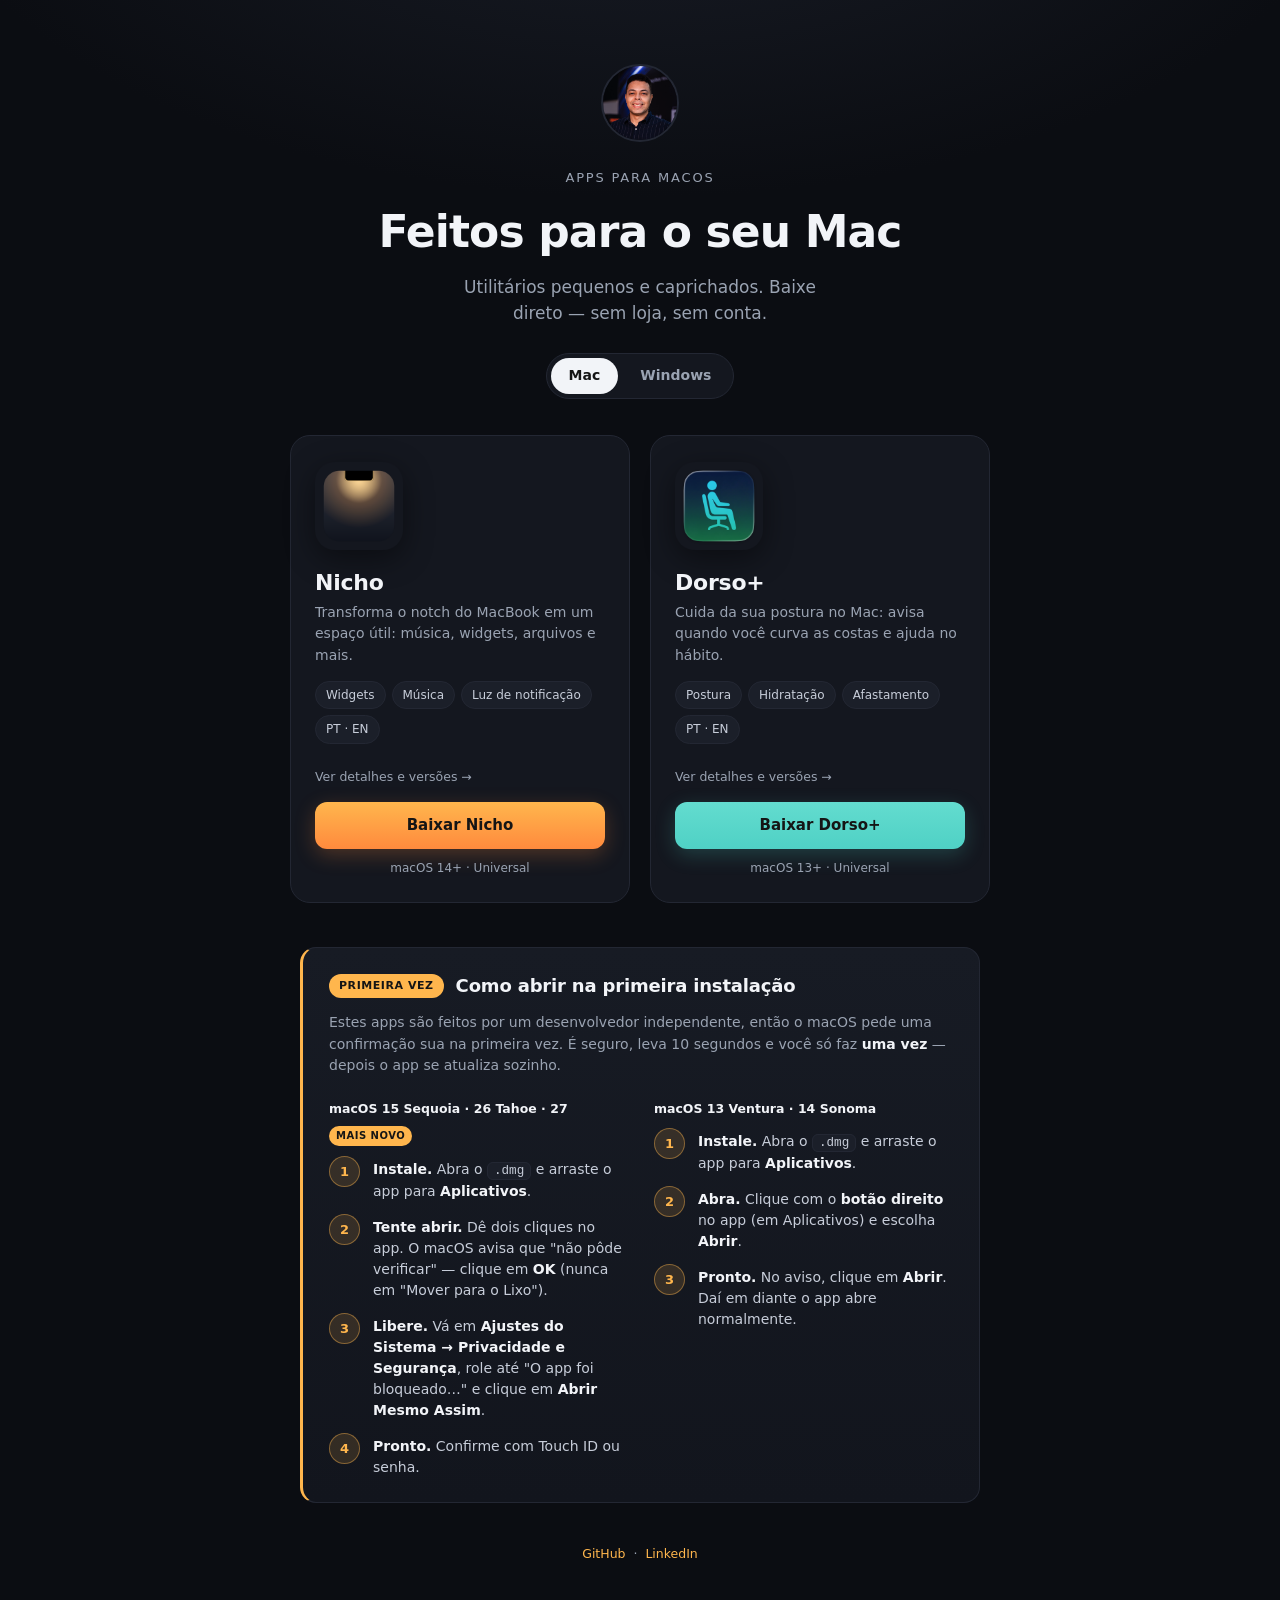
==== commit 2b75f47d: "Tira o Call.AI da loja: cartao, entrada em store.js e icone" ====
--- a/index.html
+++ b/index.html
@@ -4,7 +4,7 @@
 <meta charset="utf-8">
 <meta name="viewport" content="width=device-width, initial-scale=1">
 <title>Apps de Samuel Vieira · Mac e Windows</title>
-<meta name="description" content="Apps de Samuel Vieira: Call.AI (reuniões), Nicho (notch útil) e Dorso+ (postura). Download direto.">
+<meta name="description" content="Apps de Samuel Vieira: Nicho (notch útil) e Dorso+ (postura). Download direto.">
 <link rel="icon" type="image/png" href="favicon.png">
 <link rel="apple-touch-icon" href="apple-touch-icon.png">
 <link rel="stylesheet" href="style.css?v=5">
@@ -26,26 +26,6 @@
     </header>
 
     <div class="grid">
-      <!-- Call.AI -->
-      <div class="card" data-sistemas="mac win">
-        <a class="card-head" href="app.html?app=callai">
-          <img class="icon" src="callai.png" alt="Ícone do Call.AI" width="88" height="88">
-          <div class="name">Call.AI</div>
-          <div class="tag">Grava, transcreve e escreve a ata das suas reuniões do Teams, do Zoom e do Meet.</div>
-          <ul class="feat"><li>Duas faixas</li><li>Aviso de reunião</li><li>Ata e tarefas</li><li>Mac · Windows</li></ul>
-          <span class="more">Ver detalhes e versões →</span>
-        </a>
-        <div class="spacer"></div>
-        <div data-so="mac">
-          <a class="btn rec" data-download="SAMUKANINJA/CallAI-releases" data-kind="mac" aria-disabled="true">Baixar Call.AI</a>
-          <div class="req">macOS 13+ · Apple Silicon · <a class="link" data-download="SAMUKANINJA/CallAI-releases" data-kind="mac-intel">Mac Intel</a></div>
-        </div>
-        <div data-so="win">
-          <a class="btn rec" data-download="SAMUKANINJA/CallAI-releases" data-kind="win" aria-disabled="true">Baixar Call.AI</a>
-          <div class="req">Windows 10 e 11 · 64 bits</div>
-        </div>
-      </div>
-
       <!-- Nicho -->
       <div class="card" data-sistemas="mac">
         <a class="card-head" href="app.html?app=nicho">
